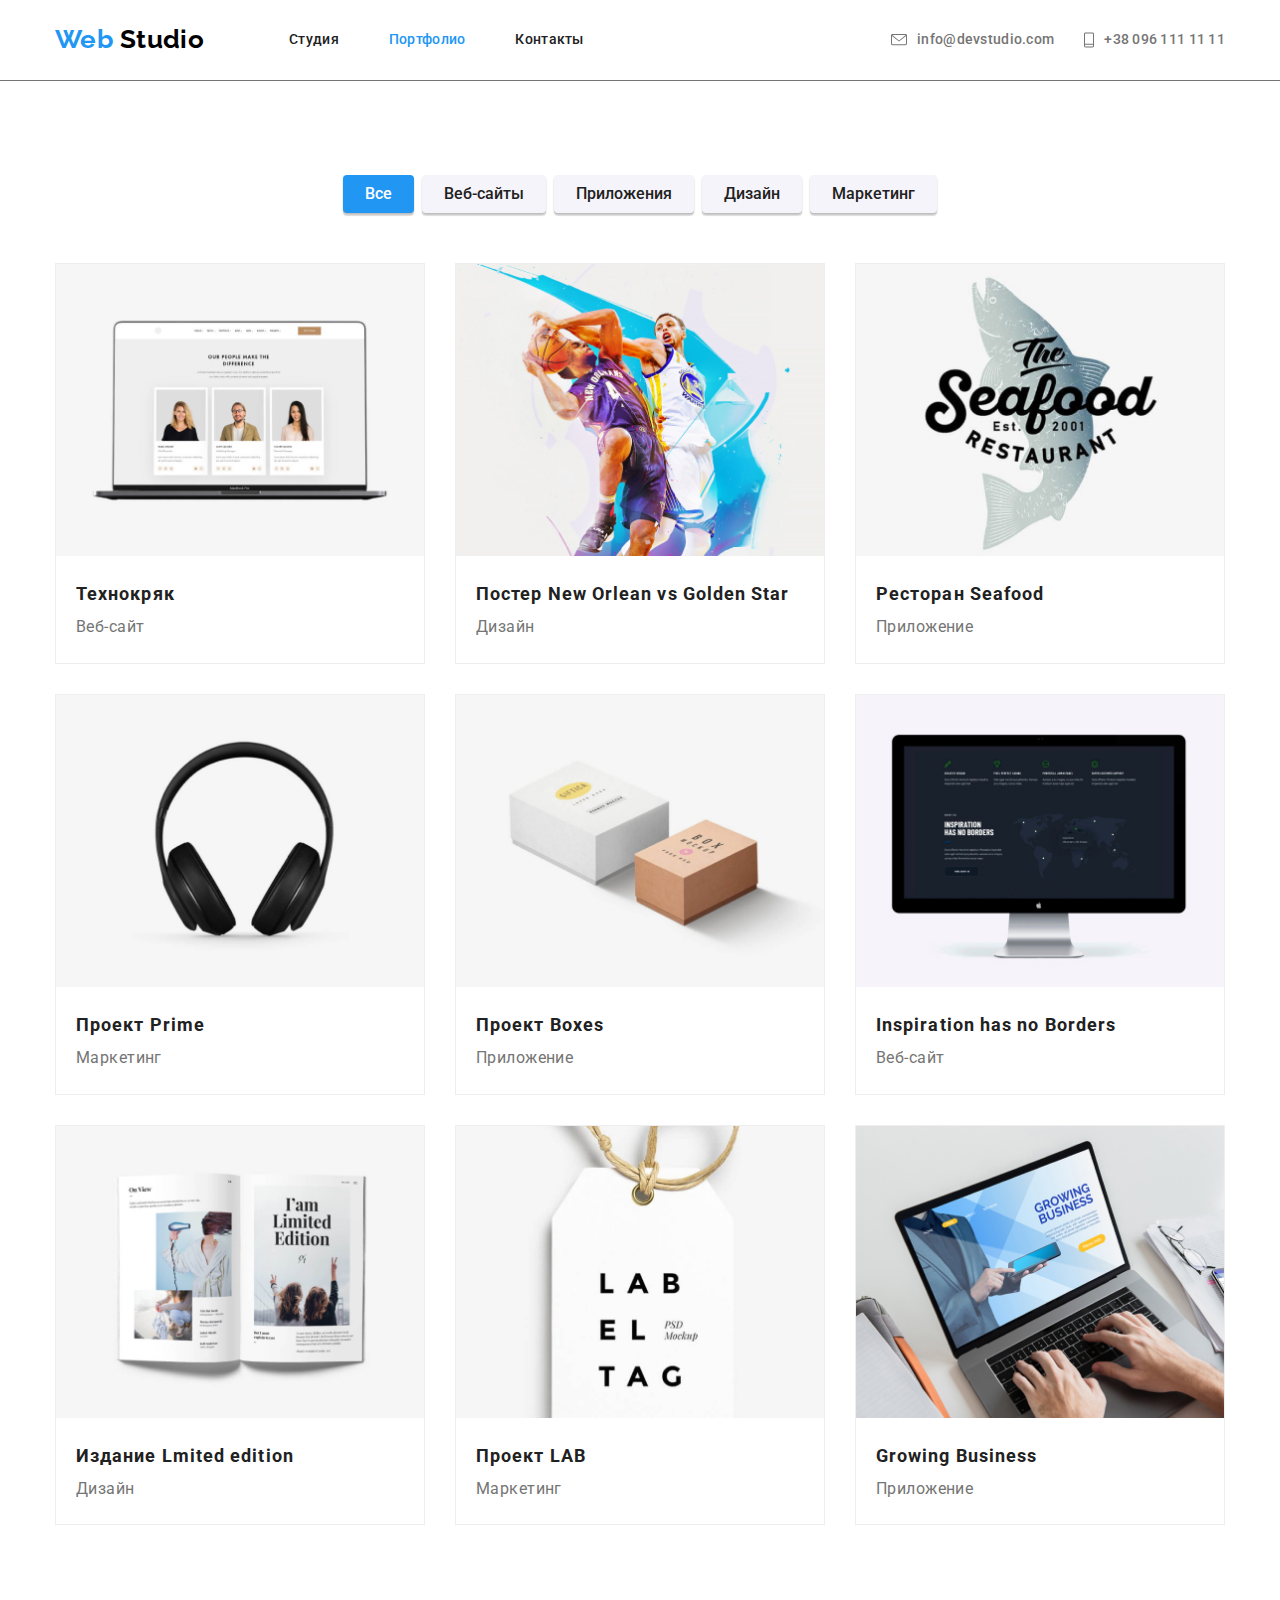
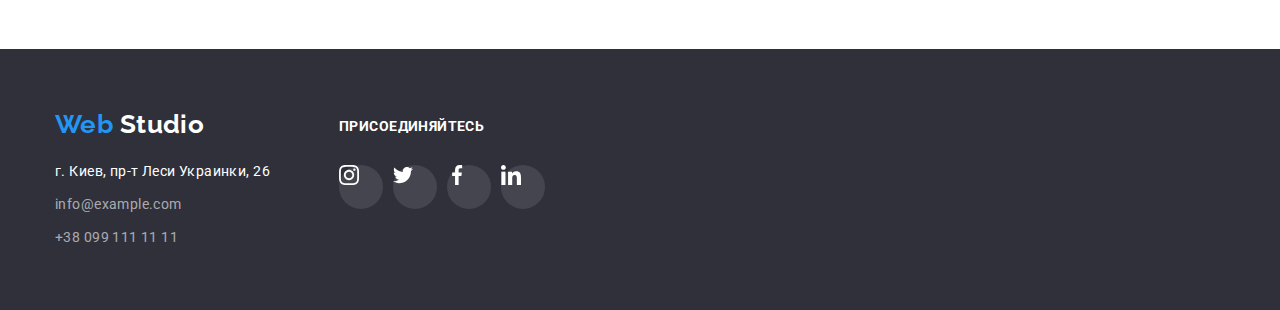
==== portfolio.html @ e6d455d4 "Add files via upload" ====
<!DOCTYPE html>
<html lang="ru">
    <head>
        <meta charset="UTF-8" />
        <meta name="viewport" content="width=device-width, initial-scale=1.0" />
        <title>Web Studio</title>
        <link rel="stylesheet" href="./css/styles.css" />
        <link rel="stylesheet" href="./css/normalize.css" />
        <link
            href="https://fonts.googleapis.com/css2?family=Raleway:wght@700&family=Roboto:wght@400;500;700;900&display=swap"
            rel="stylesheet"
        />
    </head>

    <body>
        <header>
            <section class="header container flex-wrap">
                <!-- НАВИГАЦИЯ -->
                <h2 class="hide-item" hidden>Навигиция</h2>
                <nav class="navigation flex-wrap">
                    <a
                        class="logo link"
                        href="index.html"
                        aria-label="Ссылка на главную страницу сайта"
                        lang="en"
                        ><span class="accent">Web</span> Studio</a
                    >
                    <ul class="navigation-list list flex-wrap">
                        <li class="navigation-list-item">
                            <a
                                class="navigation-list-link link"
                                href="index.html"
                                aria-label="Ссылка на Студию"
                                >Студия</a
                            >
                        </li>
                        <li class="navigation-list-item">
                            <a
                                class="link accent"
                                href="portfolio.html"
                                aria-label="Ссылка на Портфолио"
                                >Портфолио</a
                            >
                        </li>
                        <li class="navigation-list-item">
                            <a
                                class="navigation-list-link link"
                                href=""
                                aria-label="Ссылка на Контакты"
                                >Контакты</a
                            >
                        </li>
                    </ul>
                </nav>

                <!-- КОНТАКТЫ -->

                <address class="header-address flex-wrap">
                    <ul class="header-list list flex-wrap">
                        <li class="header-mail">
                            <a
                                class="header-mail-link link flex-wrap"
                                href="mailto:info@devstudio.com"
                                target="_blank"
                                ><img
                                    src="./images/nav-icons/envelope.svg"
                                    alt=""
                                />
                                info@devstudio.com</a
                            >
                        </li>
                        <li class="header-tel">
                            <a
                                class="header-tel-link link flex-wrap"
                                href="tel:+380961111111"
                                target="_blank"
                                ><img
                                    src="./images/nav-icons/Vector.svg"
                                    alt=""
                                />
                                +38 096 111 11 11</a
                            >
                        </li>
                    </ul>
                </address>
            </section>
        </header>

        <main>
            <!-- СОРТИРОВКА ПРОЕКТОВ -->
            <section class="section">
                <h2 class="hide-item" hidden>Сортировка проектов</h2>
                <div class="filter-projects container center">
                    <ul class="filter-projects-list list flex-wrap">
                        <li class="filter-projects-item">
                            <button
                                class="filter-button accent-filter-button"
                                type="button"
                            >
                                Все
                            </button>
                        </li>
                        <li class="filter-projects-item">
                            <button class="filter-button" type="button">
                                Веб-сайты
                            </button>
                        </li>
                        <li class="filter-projects-item">
                            <button class="filter-button" type="button">
                                Приложения
                            </button>
                        </li>
                        <li class="filter-projects-item">
                            <button class="filter-button" type="button">
                                Дизайн
                            </button>
                        </li>
                        <li class="filter-projects-item">
                            <button class="filter-button" type="button">
                                Маркетинг
                            </button>
                        </li>
                    </ul>
                </div>
                <ul class="projects-list list container flex-wrap">
                    <li class="project">
                        <img
                            src="./images/portfolio-img/project-img-1.jpg"
                            width="370"
                            height="294"
                            alt=""
                        />
                        <div class="project-item">
                            <p class="project-name">Технокряк</p>
                            <p class="project-type">Веб-сайт</p>
                            <p class="project-description hide-item" hidden>
                                Технокряк это современная площадка
                                распространения коронавируса. Компании
                                используют эту платформу для цифрового шпионажа
                                и атак на защищённые сервера конкурентов.
                            </p>
                        </div>
                    </li>
                    <li class="project">
                        <img
                            src="./images/portfolio-img/project-img-2.jpg"
                            width="370"
                            height="294"
                            alt=""
                        />
                        <div class="project-item">
                            <p class="project-name">
                                Постер
                                <span lang="en">New Orlean vs Golden Star</span>
                            </p>
                            <p class="project-type">Дизайн</p>
                            <p class="project-description" hidden></p>
                        </div>
                    </li>
                    <li class="project">
                        <img
                            src="./images/portfolio-img/project-img-3.jpg"
                            width="370"
                            height="294"
                            alt=""
                        />
                        <div class="project-item">
                            <p class="project-name">
                                Ресторан <span lang="en">Seafood</span>
                            </p>
                            <p class="project-type">Приложение</p>
                            <p class="project-description" hidden></p>
                        </div>
                    </li>
                    <li class="project">
                        <img
                            src="./images/portfolio-img/project-img-4.jpg"
                            width="370"
                            height="294"
                            alt=""
                        />
                        <div class="project-item">
                            <p class="project-name">
                                Проект <span lang="en">Prime</span>
                            </p>
                            <p class="project-type">Маркетинг</p>
                            <p class="project-description" hidden></p>
                        </div>
                    </li>
                    <li class="project">
                        <img
                            src="./images/portfolio-img/project-img-5.jpg"
                            width="370"
                            height="294"
                            alt=""
                        />
                        <div class="project-item">
                            <p class="project-name">
                                Проект <span lang="en">Boxes</span>
                            </p>
                            <p class="project-type">Приложение</p>
                            <p class="project-description" hidden></p>
                        </div>
                    </li>
                    <li class="project">
                        <img
                            src="./images/portfolio-img/project-img-6.jpg"
                            width="370"
                            height="294"
                            alt=""
                        />
                        <div class="project-item">
                            <p class="project-name">
                                <span lang="en"
                                    >Inspiration has no Borders</span
                                >
                            </p>
                            <p class="project-type">Веб-сайт</p>
                            <p class="project-description" hidden></p>
                        </div>
                    </li>
                    <li class="project">
                        <img
                            src="./images/portfolio-img/project-img-7.jpg"
                            width="370"
                            height="294"
                            alt=""
                        />
                        <div class="project-item">
                            <p class="project-name">
                                Издание <span lang="en">Lmited edition</span>
                            </p>
                            <p class="project-type">Дизайн</p>
                            <p class="project-description" hidden></p>
                        </div>
                    </li>
                    <li class="project">
                        <img
                            src="./images/portfolio-img/project-img-8.jpg"
                            width="370"
                            height="294"
                            alt=""
                        />
                        <div class="project-item">
                            <p class="project-name">
                                Проект <span lang="en">LAB</span>
                            </p>
                            <p class="project-type">Маркетинг</p>
                            <p class="project-description" hidden></p>
                        </div>
                    </li>
                    <li class="project">
                        <img
                            src="./images/portfolio-img/project-img-9.jpg"
                            width="370"
                            height="294"
                            alt=""
                        />
                        <div class="project-item">
                            <p class="project-name">
                                <span lang="en">Growing Business</span>
                            </p>
                            <p class="project-type">Приложение</p>
                            <p class="project-description" hidden></p>
                        </div>
                    </li>
                </ul>
            </section>
        </main>

        <!-- ПОДВАЛ -->

        <footer>
            <section class="footer container flex-wrap">
                <h2 class="hide-item" hidden>Подвал</h2>
                <address class="footer-address">
                    <a
                        class="footer-logo link"
                        href="index.html"
                        aria-label="Ссылка на главную страницу сайта"
                        lang="en"
                        ><span class="accent">Web</span> Studio</a
                    >
                    <ul class="footer-address-list list">
                        <li class="footer-address-list-item">
                            <a
                                class="link footer-address-link"
                                href="https://goo.gl/maps/JWdkFvdbj5zFCxJH9"
                                >г. Киев, пр-т Леси Украинки, 26</a
                            >
                        </li>
                        <li class="footer-address-list-item">
                            <a
                                class="link footer-mail-link"
                                href="mailto:info@example.com"
                                >info@example.com</a
                            >
                        </li>
                        <li class="footer-address-list-item">
                            <a
                                class="link footer-tel-link"
                                href="tel:+380991111111"
                                >+38 099 111 11 11</a
                            >
                        </li>
                    </ul>
                </address>

                <div class="social-links">
                    <p class="social-links-title uppercase">Присоединяйтесь</p>
                    <ul class="social-links list flex-wrap">
                        <li class="social-links-item">
                            <a
                                class="social-links-item-link link"
                                href=""
                                aria-label="Ссылка на Инстаграм"
                                ><img
                                    src="./images/footer-icons/instagram-1.svg"
                                    width="20"
                                    height="20"
                                    alt="Инстаграм"
                            /></a>
                        </li>
                        <li class="social-links-item">
                            <a
                                class="social-links-item-link link"
                                href=""
                                aria-label="Ссылка на Твитер"
                                ><img
                                    src="./images/footer-icons/twitter-1.svg"
                                    width="20"
                                    height="20"
                                    alt="Твитер"
                            /></a>
                        </li>
                        <li class="social-links-item">
                            <a
                                class="social-links-item-link link"
                                href=""
                                aria-label="Ссылка на Фейсбук"
                                ><img
                                    src="./images/footer-icons/facebook-1.svg"
                                    width="20"
                                    height="20"
                                    alt="Фейсбук"
                            /></a>
                        </li>
                        <li class="social-links-item">
                            <a
                                class="social-links-item-link link"
                                href=""
                                aria-label="Ссылка на Линкедин"
                                ><img
                                    src="./images/footer-icons/linkedin-1.svg"
                                    width="20"
                                    height="20"
                                    alt="Линкедин"
                            /></a>
                        </li>
                    </ul>
                </div>
            </section>

            <!-- 
                    <div>
                        <p>Подпишитесь на рассылку</p>
        
                        ФОРМА С КНОПКОЙ 
                        
                    </div>
                     -->
        </footer>
    </body>
</html>
---- css/styles.css ----
/*-----ПЕРЕМЕННЫЕ-----*/

:root {
    --main-font: 'Roboto', sans-serif;
    --secondary-font: 'Raleway', sans-serif;
    --title-dark-theme-color: #ffffff;
    --title-light-theme-color: #212121;
    --text-dark-theme-color: #212121;
    --text-light-theme-color: #ffffff;
    --accent-color: #2196f3;
    --desc-color: #757575;
}

/*
Roboto 900 700 500 400
Ralerway 700
*/

html {
    box-sizing: border-box;
}

*,
*::before,
*::after {
    box-sizing: inherit;
}

body {
    margin: 0;
    background-color: var(--title-dark-theme-color);
    font-family: var(--main-font);
    font-size: 14px;
    line-height: 1.14em;
    letter-spacing: 0.03em;
    color: var(--text-dark-theme-color);
}

img {
    display: block;
    max-width: 100%;
    height: auto;
}

h1,
h2,
h3,
p,
span {
    margin: 0;
}

.accent {
    color: var(--accent-color);
}

.link {
    text-decoration: none;
    font-style: normal;
}

.list {
    list-style: none;
    margin: 0;
    padding: 0;
}

.uppercase {
    text-transform: uppercase;
}

.flex-wrap {
    display: flex;
    flex-wrap: wrap;
}

.container {
    margin: 0 auto;
    width: 1200px;
    padding-left: 15px;
    padding-right: 15px;
}

.section {
    margin: 0 auto;
    border: 0;
    padding-top: 94px;
    padding-bottom: 94px;
}

.center {
    display: flex;
    justify-content: center;
    align-items: center;
}

/* -----НАВИГАЦИЯ----- */

.header {
    height: 80px;
    justify-content: space-between;
}

main {
    border-top: 1px solid #757575;
}

.logo {
    font-family: var(--secondary-font);
    font-style: normal;
    font-weight: 700;
    font-size: 26px;
    line-height: 1.19em;
    color: #000000;
    margin-top: 24px;
    margin-right: 85px;
}

.navigation-list-item,
.navigation-list-link {
    align-items: center;
    font-weight: 500;
    letter-spacing: 0.02em;
    color: var(--text-dark-theme-color);
    margin-top: 32px;
}

.navigation-list-item:not(:last-child) {
    margin-right: 50px;
}

.header-mail {
    margin-right: 30px;
}

.header-list img {
    margin-right: 10px;
}

.header-mail-link,
.header-tel-link {
    font-size: 14px;
    font-weight: 500;
    letter-spacing: 0.02em;
    color: var(--desc-color);
    margin-top: 32px;
}

.navigation-list-link:hover,
.navigation-list-link:focus,
.header-mail-link:hover,
.header-mail-link:focus,
.header-tel-link:hover,
.header-tel-link:focus {
    color: var(--accent-color);
}

/* -----HERO----- */

.hero {
    text-align: center;
    height: 600px;
    background: var(--title-light-theme-color);
    background-image: linear-gradient(
            to bottom,
            rgba(47, 48, 58, 0.8),
            rgba(47, 48, 58, 0.8)
        ),
        url('../images/Header-img.jpg');
    background-size: cover;
}

.hero-title {
    font-weight: 900;
    font-size: 44px;
    line-height: 1.36em;
    letter-spacing: 0.06em;
    margin: 0;
    padding-top: 200px;
    padding-bottom: 30px;
    color: var(--text-light-theme-color);
}

.modal-btn {
    background-color: var(--accent-color);
    color: var(--text-light-theme-color);
    font-weight: 700;
    font-size: 16px;
    line-height: 1.9em;
    letter-spacing: 0.06em;
    padding: 10px 32px;
    border: 0;
    border-radius: 4px;
    box-shadow: 0px 4px 4px rgba(0, 0, 0, 0.15);
}

.main-section-titles {
    font-weight: 700;
    font-size: 36px;
    line-height: 1.17em;
    color: var(--text-dark-theme-color);
    text-align: center;
    margin-bottom: 50px;
}

/* -----ОСОБЕННОСТИ----- */

.hide-item {
    position: absolute !important;
    clip: rect(1px 1px 1px 1px);
    clip: rect(1px, 1px, 1px, 1px);
    padding: 0 !important;
    border: 0 !important;
    height: 1px !important;
    width: 1px !important;
    overflow: hidden;
}

.features-list {
    justify-content: space-between;
}

.features-list-item {
    width: 270px;
    margin-right: 30px;
    text-align: left;
}
.features-list-item:last-child {
    margin-right: 0;
}

.features-list-item div {
    background: #f5f4fa;
    border-radius: 4px;
    padding: 25px 100px;
    margin-bottom: 30px;
}

.features-item-title {
    font-size: 14px;
    font-weight: 700;
    color: var(--text-dark-theme-color);
    margin-bottom: 10px;
}

.description {
    line-height: 1.7em;
    color: var(--desc-color);
}

/* -----ЧЕМ МЫ ЗАНИМАЕМСЯ-----*/

.what-we-do {
    margin-top: 0;
}

.what-we-do-list {
    justify-content: space-between;
}

.what-we-do-item-title {
    font-weight: 700;
    line-height: 1.7em;
    background: rgba(47, 48, 58, 0.8);
    color: var(--text-light-theme-color);
    text-align: center;
    padding: 27px;
}

.what-we-do-item {
    width: 370px;
}

/*-----НАША КОМАНДА-----*/

.team div {
    justify-content: space-between;
}

.team-card {
    box-shadow: 0px 2px 1px rgba(0, 0, 0, 0.2), 0px 1px 1px rgba(0, 0, 0, 0.14),
        0px 1px 3px rgba(0, 0, 0, 0.12);
    border-radius: 0px 0px 4px 4px;
    text-align: center;
    width: 270px;
}

.team-card img {
    margin-bottom: 30px;
}

.team-card-name {
    font-weight: 500;
    font-size: 16px;
    line-height: 1.19em;
    color: var(--text-dark-theme-color);
    margin-bottom: 10px;
}

.team-card-profession {
    font-size: 16px;
    line-height: 1.19em;
    color: var(--desc-color);
    margin-bottom: 16px;
}

.team-social-links {
    justify-content: space-between;
    margin: 0 32px;
}

/*-----НАШИ КЛИЕНТЫ-----*/

.clients-list {
    justify-content: space-between;
}

.clients-list-item {
    border: 1px solid #afb1b8;
    box-sizing: border-box;
    border-radius: 4px;
    width: 170px;
    height: 90px;
}

.clients-list-item:hover,
.clients-list-item:focus {
    border: 1px solid var(--accent-color);
}

/*-----ПОДВАЛ-----*/
footer {
    background: #2f303a;
    padding-top: 60px;
    padding-bottom: 60px;
}

.footer-logo {
    font-family: var(--secondary-font);
    font-style: normal;
    font-weight: 700;
    font-size: 26px;
    line-height: 1.19em;
    color: var(--text-light-theme-color);
}

.footer-address {
    margin-right: 69px;
}
.footer-address-list {
    padding-top: 20px;
}
.footer-address-list-item:not(:last-child) {
    padding-bottom: 9px;
}

.footer-address-link {
    line-height: 1.7em;
    color: var(--text-light-theme-color);
}
.footer-mail-link,
.footer-tel-link {
    line-height: 1.7em;
    color: #ffffff99;
}

.social-links {
    justify-content: space-between;
    padding-top: 10px;
}

.social-links-title {
    font-weight: 700;
    color: var(--text-light-theme-color);
    padding-bottom: 20px;
}

.social-links-item {
    width: 44px;
    height: 44px;
    border-radius: 50%;
    background: rgba(255, 255, 255, 0.1);
    margin-right: 10px;
}

.social-links-item:hover,
.social-links-item:focus {
    background: var(--accent-color);
}

.filter-button {
    font-weight: 500;
    font-size: 16px;
    line-height: 1.6em;
    color: var(--text-dark-theme-color);
    background: #f5f4fa;
    box-shadow: 0px 2px 2px rgba(0, 0, 0, 0.12), 0px 1px 2px rgba(0, 0, 0, 0.08),
        0px 3px 1px rgba(0, 0, 0, 0.1);
    border-radius: 4px;
    border: 0;
    height: 38px;
    padding-left: 22px;
    padding-right: 22px;
    margin-bottom: 50px;
}

.accent-filter-button {
    background: var(--accent-color);
    color: var(--text-light-theme-color);
}

.filter-projects-item:not(:last-child) {
    margin-right: 8px;
}

.filter-button:hover,
.filter-button:focus {
    font-weight: 500;
    font-size: 16px;
    line-height: 1.6em;
    background-color: var(--accent-color);
    color: var(--text-light-theme-color);
}

.project {
    margin-right: 30px;
    margin-bottom: 30px;
    border: 1px solid #eeeeee;
    width: 370px;
}

.project:hover,
.project:focus {
    box-shadow: 1px 4px 6px rgba(0, 0, 0, 0.16), 0px 4px 4px rgba(0, 0, 0, 0.06),
        0px 1px 1px rgba(0, 0, 0, 0.12);
}

.project:nth-child(3n) {
    margin-right: 0;
}

.project-item {
    padding: 20px;
}

.project-name {
    font-weight: 700;
    font-size: 18px;
    line-height: 2em;
    letter-spacing: 0.06em;
    color: var(--text-dark-theme-color);
}

.project-type {
    font-size: 16px;
    line-height: 1.9em;
    color: var(--desc-color);
}

.project-description {
    font-size: 18px;
    line-height: 1.55em;
    color: var(--text-light-theme-color);
    background: var(--accent-color);
}
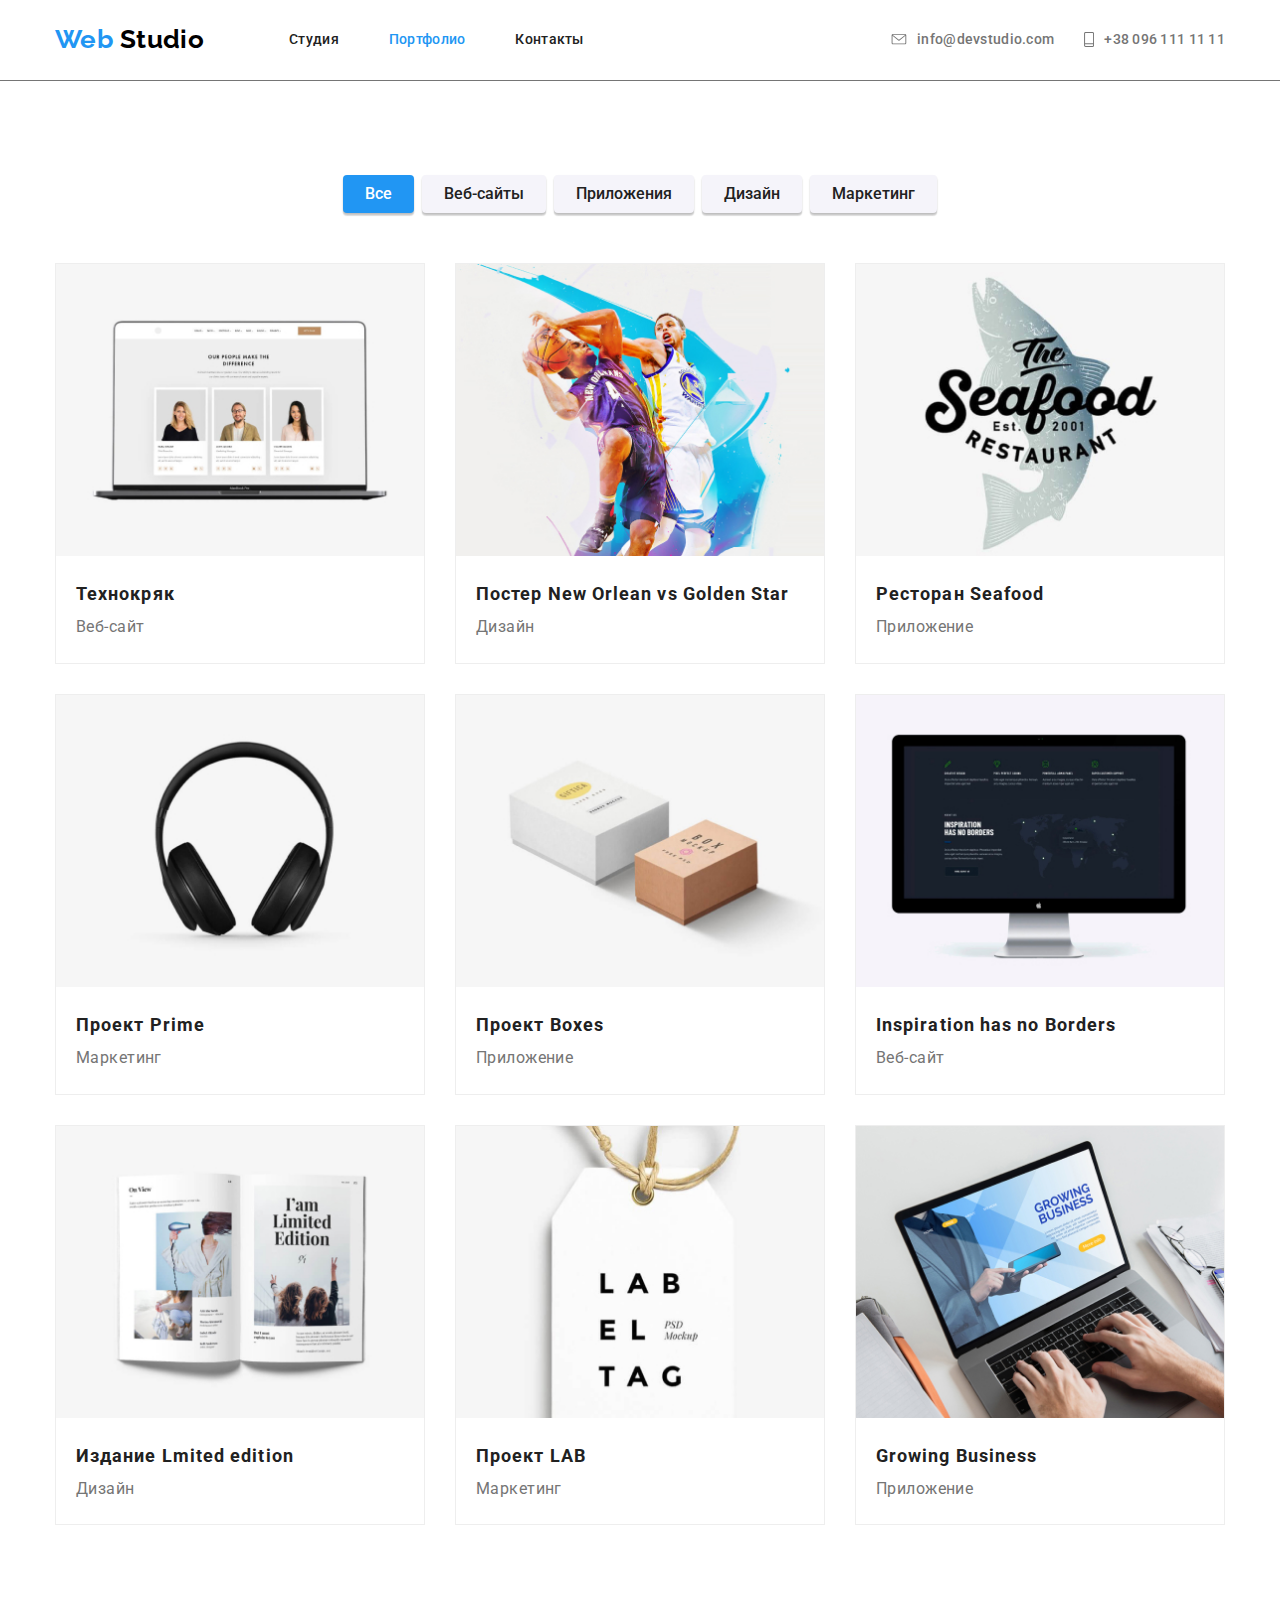
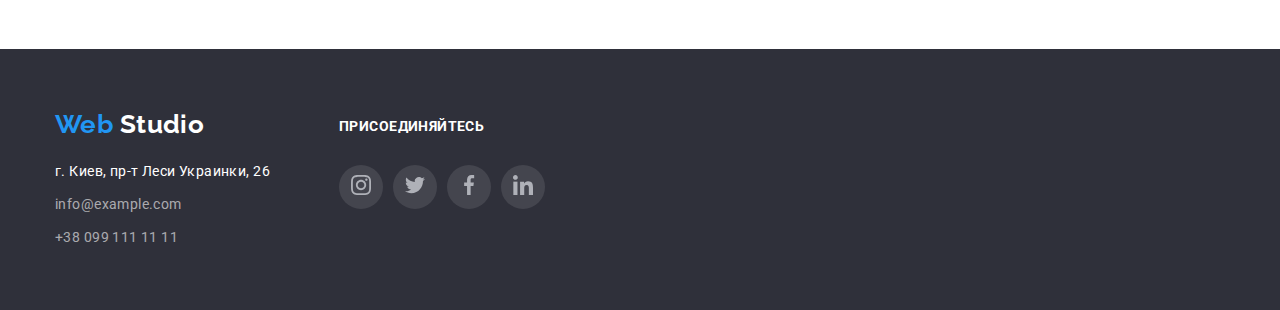
==== commit 6ca1da5f: "added svg icons into pages and i made hover effects" ====
--- a/portfolio.html
+++ b/portfolio.html
@@ -59,25 +59,25 @@
                     <ul class="header-list list flex-wrap">
                         <li class="header-mail">
                             <a
-                                class="header-mail-link link flex-wrap"
+                                class="header-mail-link link flex-wrap center"
                                 href="mailto:info@devstudio.com"
                                 target="_blank"
-                                ><img
-                                    src="./images/nav-icons/envelope.svg"
-                                    alt=""
-                                />
+                            >
+                                <svg class="header-mail-link-svg">
+                                    <use href="./images/sprite.svg#mail"></use>
+                                </svg>
                                 info@devstudio.com</a
                             >
                         </li>
                         <li class="header-tel">
                             <a
-                                class="header-tel-link link flex-wrap"
+                                class="header-tel-link link flex-wrap center"
                                 href="tel:+380961111111"
                                 target="_blank"
-                                ><img
-                                    src="./images/nav-icons/Vector.svg"
-                                    alt=""
-                                />
+                            >
+                                <svg class="header-tel-link-svg">
+                                    <use href="./images/sprite.svg#tel"></use>
+                                </svg>
                                 +38 096 111 11 11</a
                             >
                         </li>
@@ -309,53 +309,49 @@
                 <div class="social-links">
                     <p class="social-links-title uppercase">Присоединяйтесь</p>
                     <ul class="social-links list flex-wrap">
-                        <li class="social-links-item">
+                        <li class="social-links-item center">
                             <a
                                 class="social-links-item-link link"
                                 href=""
                                 aria-label="Ссылка на Инстаграм"
-                                ><img
-                                    src="./images/footer-icons/instagram-1.svg"
-                                    width="20"
-                                    height="20"
-                                    alt="Инстаграм"
-                            /></a>
-                        </li>
-                        <li class="social-links-item">
+                                ><svg class="social-links-item-link-svg">
+                                    <use
+                                        href="./images/sprite.svg#instagram"
+                                    ></use></svg
+                            ></a>
+                        </li>
+                        <li class="social-links-item center">
                             <a
                                 class="social-links-item-link link"
                                 href=""
                                 aria-label="Ссылка на Твитер"
-                                ><img
-                                    src="./images/footer-icons/twitter-1.svg"
-                                    width="20"
-                                    height="20"
-                                    alt="Твитер"
-                            /></a>
-                        </li>
-                        <li class="social-links-item">
+                                ><svg class="social-links-item-link-svg">
+                                    <use
+                                        href="./images/sprite.svg#twitter"
+                                    ></use></svg
+                            ></a>
+                        </li>
+                        <li class="social-links-item center">
                             <a
                                 class="social-links-item-link link"
                                 href=""
                                 aria-label="Ссылка на Фейсбук"
-                                ><img
-                                    src="./images/footer-icons/facebook-1.svg"
-                                    width="20"
-                                    height="20"
-                                    alt="Фейсбук"
-                            /></a>
-                        </li>
-                        <li class="social-links-item">
+                                ><svg class="social-links-item-link-svg">
+                                    <use
+                                        href="./images/sprite.svg#facebook"
+                                    ></use></svg
+                            ></a>
+                        </li>
+                        <li class="social-links-item center">
                             <a
                                 class="social-links-item-link link"
                                 href=""
                                 aria-label="Ссылка на Линкедин"
-                                ><img
-                                    src="./images/footer-icons/linkedin-1.svg"
-                                    width="20"
-                                    height="20"
-                                    alt="Линкедин"
-                            /></a>
+                                ><svg class="social-links-item-link-svg">
+                                    <use
+                                        href="./images/sprite.svg#linkedin"
+                                    ></use></svg
+                            ></a>
                         </li>
                     </ul>
                 </div>
--- a/css/styles.css
+++ b/css/styles.css
@@ -11,11 +11,6 @@
     --desc-color: #757575;
 }
 
-/*
-Roboto 900 700 500 400
-Ralerway 700
-*/
-
 html {
     box-sizing: border-box;
 }
@@ -94,6 +89,17 @@
     align-items: center;
 }
 
+.hide-item {
+    position: absolute !important;
+    clip: rect(1px 1px 1px 1px);
+    clip: rect(1px, 1px, 1px, 1px);
+    padding: 0 !important;
+    border: 0 !important;
+    height: 1px !important;
+    width: 1px !important;
+    overflow: hidden;
+}
+
 /* -----НАВИГАЦИЯ----- */
 
 .header {
@@ -133,7 +139,19 @@
     margin-right: 30px;
 }
 
-.header-list img {
+.header-mail-link-svg {
+    width: 16px;
+    height: 11px;
+    fill: var(--desc-color);
+}
+
+.header-tel-link-svg {
+    width: 10px;
+    height: 15px;
+    fill: var(--desc-color);
+}
+
+.header-list svg {
     margin-right: 10px;
 }
 
@@ -153,6 +171,13 @@
 .header-tel-link:hover,
 .header-tel-link:focus {
     color: var(--accent-color);
+}
+
+.header-mail-link:hover .header-mail-link-svg,
+.header-tel-link:hover .header-tel-link-svg,
+.header-mail-link:focus .header-mail-link-svg,
+.header-tel-link:focus .header-tel-link-svg {
+    fill: var(--accent-color);
 }
 
 /* -----HERO----- */
@@ -167,6 +192,7 @@
             rgba(47, 48, 58, 0.8)
         ),
         url('../images/Header-img.jpg');
+    background-repeat: no-repeat;
     background-size: cover;
 }
 
@@ -205,17 +231,6 @@
 
 /* -----ОСОБЕННОСТИ----- */
 
-.hide-item {
-    position: absolute !important;
-    clip: rect(1px 1px 1px 1px);
-    clip: rect(1px, 1px, 1px, 1px);
-    padding: 0 !important;
-    border: 0 !important;
-    height: 1px !important;
-    width: 1px !important;
-    overflow: hidden;
-}
-
 .features-list {
     justify-content: space-between;
 }
@@ -225,6 +240,12 @@
     margin-right: 30px;
     text-align: left;
 }
+
+.features-listitem-svg {
+    width: 70px;
+    height: 70px;
+}
+
 .features-list-item:last-child {
     margin-right: 0;
 }
@@ -234,6 +255,7 @@
     border-radius: 4px;
     padding: 25px 100px;
     margin-bottom: 30px;
+    height: 120px;
 }
 
 .features-item-title {
@@ -285,6 +307,30 @@
     width: 270px;
 }
 
+.team-social-links-item {
+    width: 44px;
+    height: 44px;
+    border-radius: 50%;
+    margin-bottom: 24px;
+}
+
+.team-social-links-item-link-svg,
+.social-links-item-link-svg {
+    width: 20px;
+    height: 20px;
+    fill: #afb1b8;
+}
+
+.team-social-links-item:hover .team-social-links-item-link-svg,
+.team-social-links-item:focus .team-social-links-item-link-svg {
+    fill: var(--text-light-theme-color);
+}
+
+.team-social-links-item:hover,
+.team-social-links-item:focus {
+    background-color: var(--accent-color);
+}
+
 .team-card img {
     margin-bottom: 30px;
 }
@@ -323,9 +369,18 @@
     height: 90px;
 }
 
+.clients-list-item-link-svg {
+    fill: #afb1b8;
+}
+
 .clients-list-item:hover,
 .clients-list-item:focus {
     border: 1px solid var(--accent-color);
+}
+
+.clients-list-item:hover .clients-list-item-link-svg,
+.clients-list-item:focus .clients-list-item-link-svg {
+    fill: var(--accent-color);
 }
 
 /*-----ПОДВАЛ-----*/
@@ -379,13 +434,18 @@
     width: 44px;
     height: 44px;
     border-radius: 50%;
-    background: rgba(255, 255, 255, 0.1);
+    background-color: rgba(255, 255, 255, 0.1);
     margin-right: 10px;
 }
 
 .social-links-item:hover,
 .social-links-item:focus {
-    background: var(--accent-color);
+    background-color: var(--accent-color);
+}
+
+.social-links-item:hover .social-links-item-link-svg,
+.social-links-item:focus .social-links-item-link-svg {
+    fill: var(--text-light-theme-color);
 }
 
 .filter-button {
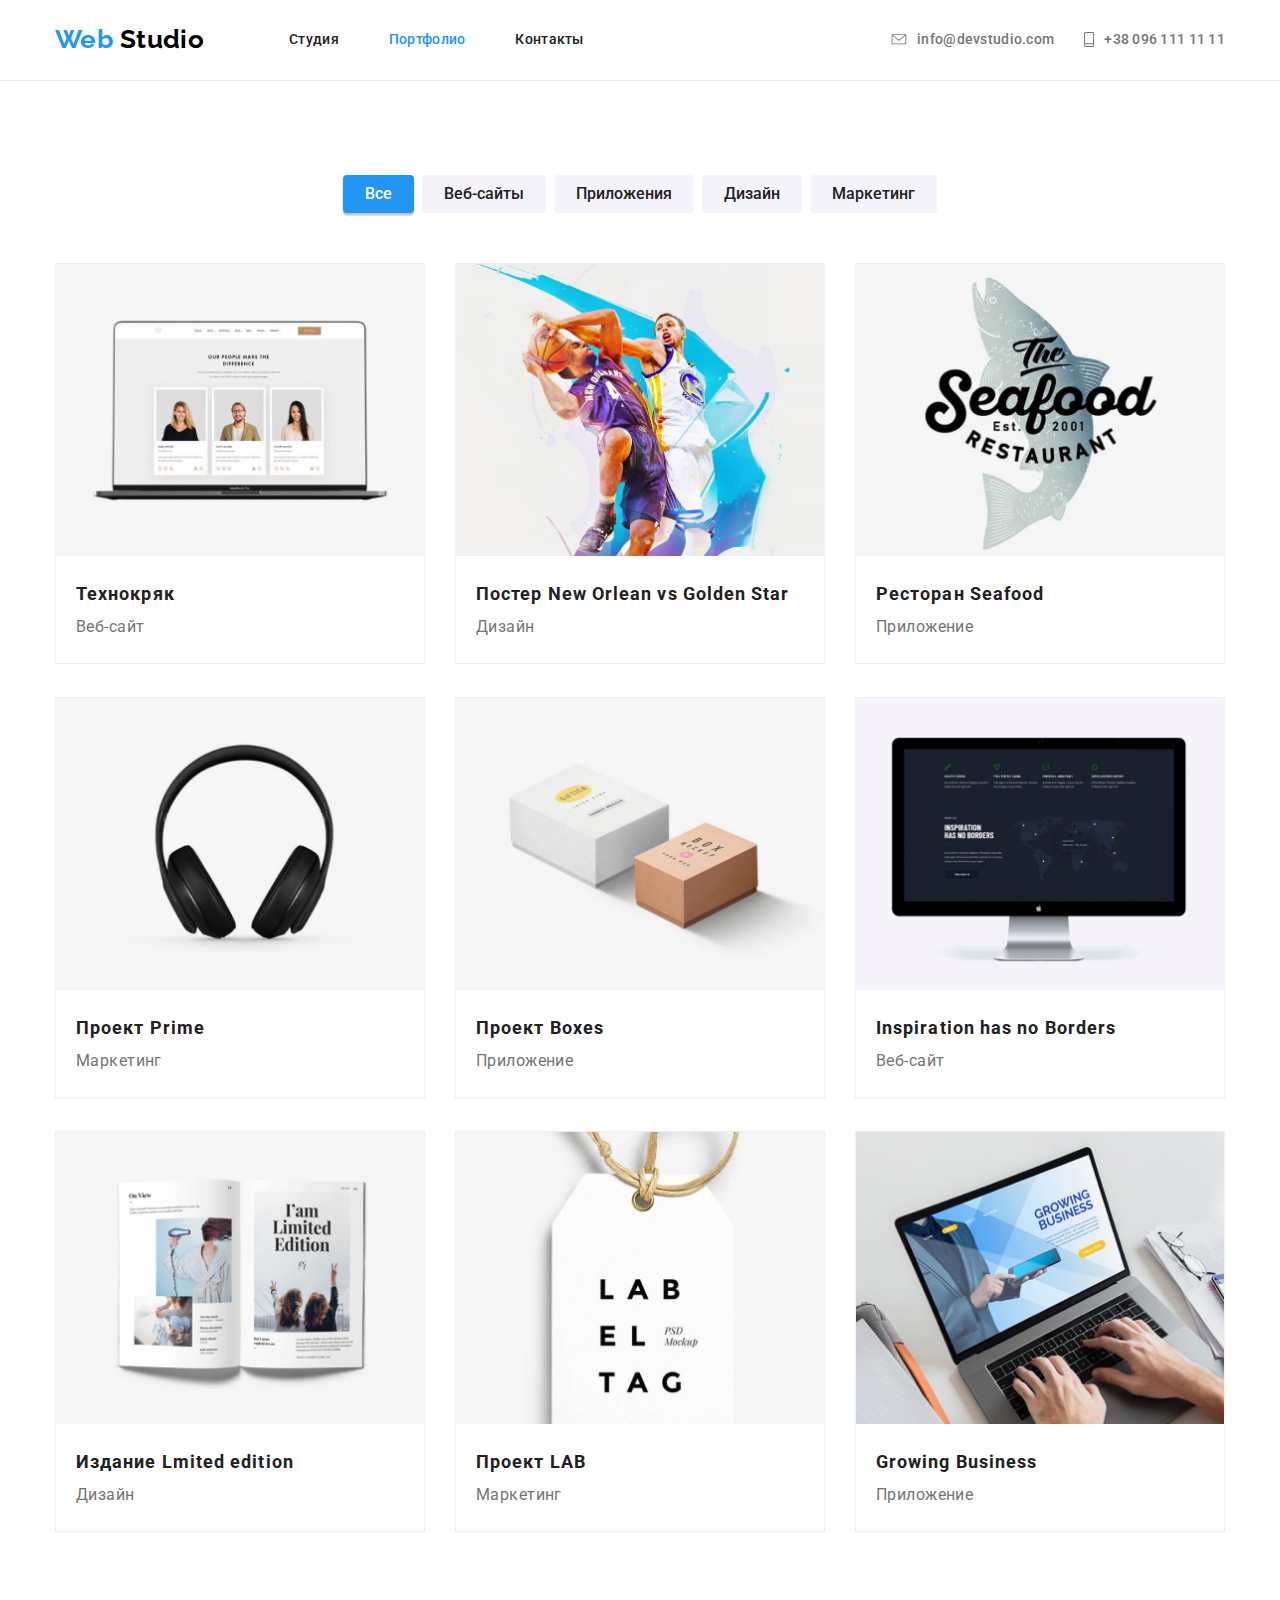
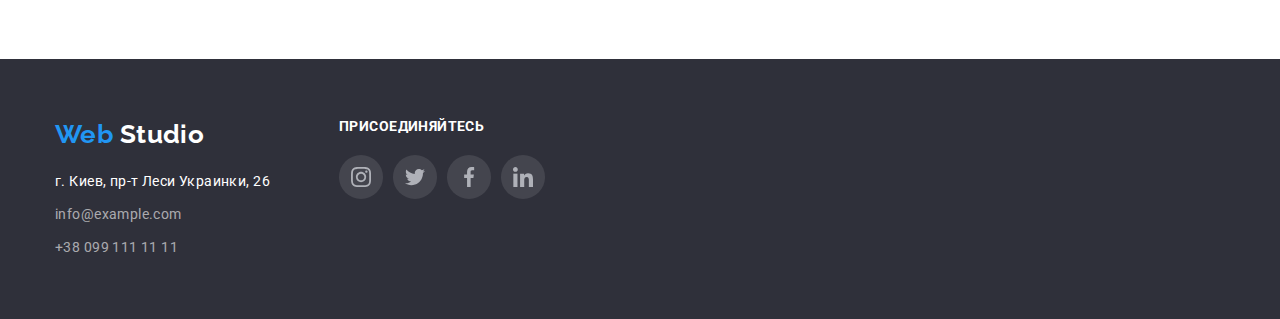
==== commit a82b562a: "corrected styles.css" ====
--- a/portfolio.html
+++ b/portfolio.html
@@ -63,7 +63,11 @@
                                 href="mailto:info@devstudio.com"
                                 target="_blank"
                             >
-                                <svg class="header-mail-link-svg">
+                                <svg
+                                    class="header-mail-link-svg"
+                                    width="16"
+                                    height="11"
+                                >
                                     <use href="./images/sprite.svg#mail"></use>
                                 </svg>
                                 info@devstudio.com</a
@@ -75,7 +79,11 @@
                                 href="tel:+380961111111"
                                 target="_blank"
                             >
-                                <svg class="header-tel-link-svg">
+                                <svg
+                                    class="header-tel-link-svg"
+                                    width="10"
+                                    height="15"
+                                >
                                     <use href="./images/sprite.svg#tel"></use>
                                 </svg>
                                 +38 096 111 11 11</a
@@ -122,149 +130,310 @@
                         </li>
                     </ul>
                 </div>
-                <ul class="projects-list list container flex-wrap">
-                    <li class="project">
-                        <img
-                            src="./images/portfolio-img/project-img-1.jpg"
-                            width="370"
-                            height="294"
-                            alt=""
-                        />
-                        <div class="project-item">
-                            <p class="project-name">Технокряк</p>
-                            <p class="project-type">Веб-сайт</p>
-                            <p class="project-description hide-item" hidden>
-                                Технокряк это современная площадка
-                                распространения коронавируса. Компании
-                                используют эту платформу для цифрового шпионажа
-                                и атак на защищённые сервера конкурентов.
-                            </p>
-                        </div>
-                    </li>
-                    <li class="project">
-                        <img
-                            src="./images/portfolio-img/project-img-2.jpg"
-                            width="370"
-                            height="294"
-                            alt=""
-                        />
-                        <div class="project-item">
-                            <p class="project-name">
-                                Постер
-                                <span lang="en">New Orlean vs Golden Star</span>
-                            </p>
-                            <p class="project-type">Дизайн</p>
-                            <p class="project-description" hidden></p>
-                        </div>
-                    </li>
-                    <li class="project">
-                        <img
-                            src="./images/portfolio-img/project-img-3.jpg"
-                            width="370"
-                            height="294"
-                            alt=""
-                        />
-                        <div class="project-item">
-                            <p class="project-name">
-                                Ресторан <span lang="en">Seafood</span>
-                            </p>
-                            <p class="project-type">Приложение</p>
-                            <p class="project-description" hidden></p>
-                        </div>
-                    </li>
-                    <li class="project">
-                        <img
-                            src="./images/portfolio-img/project-img-4.jpg"
-                            width="370"
-                            height="294"
-                            alt=""
-                        />
-                        <div class="project-item">
-                            <p class="project-name">
-                                Проект <span lang="en">Prime</span>
-                            </p>
-                            <p class="project-type">Маркетинг</p>
-                            <p class="project-description" hidden></p>
-                        </div>
-                    </li>
-                    <li class="project">
-                        <img
-                            src="./images/portfolio-img/project-img-5.jpg"
-                            width="370"
-                            height="294"
-                            alt=""
-                        />
-                        <div class="project-item">
-                            <p class="project-name">
-                                Проект <span lang="en">Boxes</span>
-                            </p>
-                            <p class="project-type">Приложение</p>
-                            <p class="project-description" hidden></p>
-                        </div>
-                    </li>
-                    <li class="project">
-                        <img
-                            src="./images/portfolio-img/project-img-6.jpg"
-                            width="370"
-                            height="294"
-                            alt=""
-                        />
-                        <div class="project-item">
-                            <p class="project-name">
-                                <span lang="en"
-                                    >Inspiration has no Borders</span
-                                >
-                            </p>
-                            <p class="project-type">Веб-сайт</p>
-                            <p class="project-description" hidden></p>
-                        </div>
-                    </li>
-                    <li class="project">
-                        <img
-                            src="./images/portfolio-img/project-img-7.jpg"
-                            width="370"
-                            height="294"
-                            alt=""
-                        />
-                        <div class="project-item">
-                            <p class="project-name">
-                                Издание <span lang="en">Lmited edition</span>
-                            </p>
-                            <p class="project-type">Дизайн</p>
-                            <p class="project-description" hidden></p>
-                        </div>
-                    </li>
-                    <li class="project">
-                        <img
-                            src="./images/portfolio-img/project-img-8.jpg"
-                            width="370"
-                            height="294"
-                            alt=""
-                        />
-                        <div class="project-item">
-                            <p class="project-name">
-                                Проект <span lang="en">LAB</span>
-                            </p>
-                            <p class="project-type">Маркетинг</p>
-                            <p class="project-description" hidden></p>
-                        </div>
-                    </li>
-                    <li class="project">
-                        <img
-                            src="./images/portfolio-img/project-img-9.jpg"
-                            width="370"
-                            height="294"
-                            alt=""
-                        />
-                        <div class="project-item">
-                            <p class="project-name">
-                                <span lang="en">Growing Business</span>
-                            </p>
-                            <p class="project-type">Приложение</p>
-                            <p class="project-description" hidden></p>
-                        </div>
-                    </li>
-                </ul>
+                <div class="container">
+                    <ul class="projects-list list flex-wrap">
+                        <li class="project-list-item">
+                            <a
+                                class="project-list-item-link link"
+                                href=""
+                                aria-label="Ссылка на проект Технокряк"
+                            >
+                                <div>
+                                    <img
+                                        src="./images/portfolio-img/project-img-1.jpg"
+                                        width="370"
+                                        height="294"
+                                        alt=""
+                                    />
+                                    <p
+                                        class="project-description hide-item"
+                                        hidden
+                                    >
+                                        Технокряк это современная площадка
+                                        распространения коронавируса. Компании
+                                        используют эту платформу для цифрового
+                                        шпионажа и атак на защищённые сервера
+                                        конкурентов.
+                                    </p>
+                                </div>
+                                <div class="project-title">
+                                    <p class="project-name">Технокряк</p>
+                                    <p class="project-type">Веб-сайт</p>
+                                </div>
+                            </a>
+                        </li>
+                        <li class="project-list-item">
+                            <a
+                                class="project-list-item-link link"
+                                href=""
+                                aria-label="Ссылка на проект Постер"
+                            >
+                                <div>
+                                    <img
+                                        src="./images/portfolio-img/project-img-2.jpg"
+                                        width="370"
+                                        height="294"
+                                        alt=""
+                                    />
+                                    <p
+                                        class="project-description hide-item"
+                                        hidden
+                                    >
+                                        Технокряк это современная площадка
+                                        распространения коронавируса. Компании
+                                        используют эту платформу для цифрового
+                                        шпионажа и атак на защищённые сервера
+                                        конкурентов.
+                                    </p>
+                                </div>
+                                <div class="project-title">
+                                    <p class="project-name">
+                                        Постер
+                                        <span lang="en"
+                                            >New Orlean vs Golden Star</span
+                                        >
+                                    </p>
+                                    <p class="project-type">Дизайн</p>
+                                    <p class="project-description" hidden></p>
+                                </div>
+                            </a>
+                        </li>
+                        <li class="project-list-item">
+                            <a
+                                class="project-list-item-link link"
+                                href=""
+                                aria-label="Ссылка на проект Ресторан"
+                            >
+                                <div>
+                                    <img
+                                        src="./images/portfolio-img/project-img-3.jpg"
+                                        width="370"
+                                        height="294"
+                                        alt=""
+                                    />
+                                    <p
+                                        class="project-description hide-item"
+                                        hidden
+                                    >
+                                        Технокряк это современная площадка
+                                        распространения коронавируса. Компании
+                                        используют эту платформу для цифрового
+                                        шпионажа и атак на защищённые сервера
+                                        конкурентов.
+                                    </p>
+                                </div>
+                                <div class="project-title">
+                                    <p class="project-name">
+                                        Ресторан <span lang="en">Seafood</span>
+                                    </p>
+                                    <p class="project-type">Приложение</p>
+                                    <p class="project-description" hidden></p>
+                                </div>
+                            </a>
+                        </li>
+                        <li class="project-list-item">
+                            <a
+                                class="project-list-item-link link"
+                                href=""
+                                aria-label="Ссылка на проект Prime"
+                            >
+                                <div>
+                                    <img
+                                        src="./images/portfolio-img/project-img-4.jpg"
+                                        width="370"
+                                        height="294"
+                                        alt=""
+                                    />
+                                    <p
+                                        class="project-description hide-item"
+                                        hidden
+                                    >
+                                        Технокряк это современная площадка
+                                        распространения коронавируса. Компании
+                                        используют эту платформу для цифрового
+                                        шпионажа и атак на защищённые сервера
+                                        конкурентов.
+                                    </p>
+                                </div>
+                                <div class="project-title">
+                                    <p class="project-name">
+                                        Проект <span lang="en">Prime</span>
+                                    </p>
+                                    <p class="project-type">Маркетинг</p>
+                                    <p class="project-description" hidden></p>
+                                </div>
+                            </a>
+                        </li>
+                        <li class="project-list-item">
+                            <a
+                                class="project-list-item-link link"
+                                href=""
+                                aria-label="Ссылка на проект Boxes"
+                            >
+                                <div>
+                                    <img
+                                        src="./images/portfolio-img/project-img-5.jpg"
+                                        width="370"
+                                        height="294"
+                                        alt=""
+                                    />
+                                    <p
+                                        class="project-description hide-item"
+                                        hidden
+                                    >
+                                        Технокряк это современная площадка
+                                        распространения коронавируса. Компании
+                                        используют эту платформу для цифрового
+                                        шпионажа и атак на защищённые сервера
+                                        конкурентов.
+                                    </p>
+                                </div>
+                                <div class="project-title">
+                                    <p class="project-name">
+                                        Проект <span lang="en">Boxes</span>
+                                    </p>
+                                    <p class="project-type">Приложение</p>
+                                    <p class="project-description" hidden></p>
+                                </div>
+                            </a>
+                        </li>
+                        <li class="project-list-item">
+                            <a
+                                class="project-list-item-link link"
+                                href=""
+                                aria-label="Ссылка на проект"
+                            >
+                                <div>
+                                    <img
+                                        src="./images/portfolio-img/project-img-6.jpg"
+                                        width="370"
+                                        height="294"
+                                        alt=""
+                                    />
+                                    <p
+                                        class="project-description hide-item"
+                                        hidden
+                                    >
+                                        Технокряк это современная площадка
+                                        распространения коронавируса. Компании
+                                        используют эту платформу для цифрового
+                                        шпионажа и атак на защищённые сервера
+                                        конкурентов.
+                                    </p>
+                                </div>
+                                <div class="project-title">
+                                    <p class="project-name">
+                                        <span lang="en"
+                                            >Inspiration has no Borders</span
+                                        >
+                                    </p>
+                                    <p class="project-type">Веб-сайт</p>
+                                    <p class="project-description" hidden></p>
+                                </div>
+                            </a>
+                        </li>
+                        <li class="project-list-item">
+                            <a
+                                class="project-list-item-link link"
+                                href=""
+                                aria-label="Ссылка на проект Издание"
+                            >
+                                <div>
+                                    <img
+                                        src="./images/portfolio-img/project-img-7.jpg"
+                                        width="370"
+                                        height="294"
+                                        alt=""
+                                    />
+                                    <p
+                                        class="project-description hide-item"
+                                        hidden
+                                    >
+                                        Технокряк это современная площадка
+                                        распространения коронавируса. Компании
+                                        используют эту платформу для цифрового
+                                        шпионажа и атак на защищённые сервера
+                                        конкурентов.
+                                    </p>
+                                </div>
+                                <div class="project-title">
+                                    <p class="project-name">
+                                        Издание
+                                        <span lang="en">Lmited edition</span>
+                                    </p>
+                                    <p class="project-type">Дизайн</p>
+                                    <p class="project-description" hidden></p>
+                                </div>
+                            </a>
+                        </li>
+                        <li class="project-list-item">
+                            <a
+                                class="project-list-item-link link"
+                                href=""
+                                aria-label="Ссылка на маркетинговый проект"
+                            >
+                                <div>
+                                    <img
+                                        src="./images/portfolio-img/project-img-8.jpg"
+                                        width="370"
+                                        height="294"
+                                        alt=""
+                                    />
+                                    <p
+                                        class="project-description hide-item"
+                                        hidden
+                                    >
+                                        Технокряк это современная площадка
+                                        распространения коронавируса. Компании
+                                        используют эту платформу для цифрового
+                                        шпионажа и атак на защищённые сервера
+                                        конкурентов.
+                                    </p>
+                                </div>
+                                <div class="project-title">
+                                    <p class="project-name">
+                                        Проект <span lang="en">LAB</span>
+                                    </p>
+                                    <p class="project-type">Маркетинг</p>
+                                    <p class="project-description" hidden></p>
+                                </div>
+                            </a>
+                        </li>
+                        <li class="project-list-item">
+                            <a
+                                class="project-list-item-link link"
+                                href=""
+                                aria-label="Ссылка на проект Приложение"
+                            >
+                                <div>
+                                    <img
+                                        src="./images/portfolio-img/project-img-9.jpg"
+                                        width="370"
+                                        height="294"
+                                        alt=""
+                                    />
+                                    <p
+                                        class="project-description hide-item"
+                                        hidden
+                                    >
+                                        Технокряк это современная площадка
+                                        распространения коронавируса. Компании
+                                        используют эту платформу для цифрового
+                                        шпионажа и атак на защищённые сервера
+                                        конкурентов.
+                                    </p>
+                                </div>
+                                <div class="project-title">
+                                    <p class="project-name">
+                                        <span lang="en">Growing Business</span>
+                                    </p>
+                                    <p class="project-type">Приложение</p>
+                                    <p class="project-description" hidden></p>
+                                </div>
+                            </a>
+                        </li>
+                    </ul>
+                </div>
             </section>
         </main>
 
@@ -309,9 +478,9 @@
                 <div class="social-links">
                     <p class="social-links-title uppercase">Присоединяйтесь</p>
                     <ul class="social-links list flex-wrap">
-                        <li class="social-links-item center">
-                            <a
-                                class="social-links-item-link link"
+                        <li class="social-links-item">
+                            <a
+                                class="social-links-item-link link center"
                                 href=""
                                 aria-label="Ссылка на Инстаграм"
                                 ><svg class="social-links-item-link-svg">
@@ -320,9 +489,9 @@
                                     ></use></svg
                             ></a>
                         </li>
-                        <li class="social-links-item center">
-                            <a
-                                class="social-links-item-link link"
+                        <li class="social-links-item">
+                            <a
+                                class="social-links-item-link link center"
                                 href=""
                                 aria-label="Ссылка на Твитер"
                                 ><svg class="social-links-item-link-svg">
@@ -331,9 +500,9 @@
                                     ></use></svg
                             ></a>
                         </li>
-                        <li class="social-links-item center">
-                            <a
-                                class="social-links-item-link link"
+                        <li class="social-links-item">
+                            <a
+                                class="social-links-item-link link center"
                                 href=""
                                 aria-label="Ссылка на Фейсбук"
                                 ><svg class="social-links-item-link-svg">
@@ -342,9 +511,9 @@
                                     ></use></svg
                             ></a>
                         </li>
-                        <li class="social-links-item center">
-                            <a
-                                class="social-links-item-link link"
+                        <li class="social-links-item">
+                            <a
+                                class="social-links-item-link link center"
                                 href=""
                                 aria-label="Ссылка на Линкедин"
                                 ><svg class="social-links-item-link-svg">
--- a/css/styles.css
+++ b/css/styles.css
@@ -108,7 +108,7 @@
 }
 
 main {
-    border-top: 1px solid #757575;
+    border-top: 1px solid #ececec;
 }
 
 .logo {
@@ -139,15 +139,8 @@
     margin-right: 30px;
 }
 
-.header-mail-link-svg {
-    width: 16px;
-    height: 11px;
-    fill: var(--desc-color);
-}
-
+.header-mail-link-svg,
 .header-tel-link-svg {
-    width: 10px;
-    height: 15px;
     fill: var(--desc-color);
 }
 
@@ -183,6 +176,9 @@
 /* -----HERO----- */
 
 .hero {
+    display: flex;
+    justify-content: center;
+    align-items: center;
     text-align: center;
     height: 600px;
     background: var(--title-light-theme-color);
@@ -196,14 +192,16 @@
     background-size: cover;
 }
 
+.hero-content {
+    max-width: 690px;
+}
+
 .hero-title {
     font-weight: 900;
     font-size: 44px;
     line-height: 1.36em;
     letter-spacing: 0.06em;
-    margin: 0;
-    padding-top: 200px;
-    padding-bottom: 30px;
+    margin-bottom: 30px;
     color: var(--text-light-theme-color);
 }
 
@@ -241,7 +239,7 @@
     text-align: left;
 }
 
-.features-listitem-svg {
+.features-list-item-svg {
     width: 70px;
     height: 70px;
 }
@@ -253,7 +251,6 @@
 .features-list-item div {
     background: #f5f4fa;
     border-radius: 4px;
-    padding: 25px 100px;
     margin-bottom: 30px;
     height: 120px;
 }
@@ -295,11 +292,11 @@
 
 /*-----НАША КОМАНДА-----*/
 
-.team div {
+.team-card-list {
     justify-content: space-between;
 }
 
-.team-card {
+.team-card-item {
     box-shadow: 0px 2px 1px rgba(0, 0, 0, 0.2), 0px 1px 1px rgba(0, 0, 0, 0.14),
         0px 1px 3px rgba(0, 0, 0, 0.12);
     border-radius: 0px 0px 4px 4px;
@@ -307,11 +304,22 @@
     width: 270px;
 }
 
+.team-card-item img {
+    margin-bottom: 30px;
+}
+
+.team-social-links-item:not(:last-child) {
+    margin-right: 10px;
+}
+
 .team-social-links-item {
+    margin-bottom: 24px;
+}
+
+.team-social-links-item-link {
     width: 44px;
     height: 44px;
     border-radius: 50%;
-    margin-bottom: 24px;
 }
 
 .team-social-links-item-link-svg,
@@ -321,18 +329,14 @@
     fill: #afb1b8;
 }
 
-.team-social-links-item:hover .team-social-links-item-link-svg,
-.team-social-links-item:focus .team-social-links-item-link-svg {
+.team-social-links-item-link:hover .team-social-links-item-link-svg,
+.team-social-links-item-link:focus .team-social-links-item-link-svg {
     fill: var(--text-light-theme-color);
 }
 
-.team-social-links-item:hover,
-.team-social-links-item:focus {
+.team-social-links-item-link:hover,
+.team-social-links-item-link:focus {
     background-color: var(--accent-color);
-}
-
-.team-card img {
-    margin-bottom: 30px;
 }
 
 .team-card-name {
@@ -350,22 +354,20 @@
     margin-bottom: 16px;
 }
 
-.team-social-links {
-    justify-content: space-between;
-    margin: 0 32px;
-}
-
 /*-----НАШИ КЛИЕНТЫ-----*/
 
-.clients-list {
-    justify-content: space-between;
-}
-
 .clients-list-item {
+    width: 170px;
+}
+
+.clients-list-item:not(:last-child) {
+    margin-right: 30px;
+}
+
+.clients-list-item-link {
     border: 1px solid #afb1b8;
-    box-sizing: border-box;
     border-radius: 4px;
-    width: 170px;
+    width: 100%;
     height: 90px;
 }
 
@@ -373,19 +375,20 @@
     fill: #afb1b8;
 }
 
-.clients-list-item:hover,
-.clients-list-item:focus {
+.clients-list-item-link:hover,
+.clients-list-item-link:focus {
     border: 1px solid var(--accent-color);
 }
 
-.clients-list-item:hover .clients-list-item-link-svg,
-.clients-list-item:focus .clients-list-item-link-svg {
+.clients-list-item-link:hover .clients-list-item-link-svg,
+.clients-list-item-link:focus .clients-list-item-link-svg {
     fill: var(--accent-color);
 }
 
 /*-----ПОДВАЛ-----*/
+
 footer {
-    background: #2f303a;
+    background-color: #2f303a;
     padding-top: 60px;
     padding-bottom: 60px;
 }
@@ -406,7 +409,7 @@
     padding-top: 20px;
 }
 .footer-address-list-item:not(:last-child) {
-    padding-bottom: 9px;
+    margin-bottom: 9px;
 }
 
 .footer-address-link {
@@ -419,11 +422,6 @@
     color: #ffffff99;
 }
 
-.social-links {
-    justify-content: space-between;
-    padding-top: 10px;
-}
-
 .social-links-title {
     font-weight: 700;
     color: var(--text-light-theme-color);
@@ -431,20 +429,23 @@
 }
 
 .social-links-item {
+    margin-right: 10px;
+}
+
+.social-links-item-link {
     width: 44px;
     height: 44px;
     border-radius: 50%;
     background-color: rgba(255, 255, 255, 0.1);
-    margin-right: 10px;
-}
-
-.social-links-item:hover,
-.social-links-item:focus {
+}
+
+.social-links-item-link:hover,
+.social-links-item-link:focus {
     background-color: var(--accent-color);
 }
 
-.social-links-item:hover .social-links-item-link-svg,
-.social-links-item:focus .social-links-item-link-svg {
+.social-links-item-link:hover .social-links-item-link-svg,
+.social-links-item-link:focus .social-links-item-link-svg {
     fill: var(--text-light-theme-color);
 }
 
@@ -453,9 +454,7 @@
     font-size: 16px;
     line-height: 1.6em;
     color: var(--text-dark-theme-color);
-    background: #f5f4fa;
-    box-shadow: 0px 2px 2px rgba(0, 0, 0, 0.12), 0px 1px 2px rgba(0, 0, 0, 0.08),
-        0px 3px 1px rgba(0, 0, 0, 0.1);
+    background-color: #f5f4fa;
     border-radius: 4px;
     border: 0;
     height: 38px;
@@ -467,6 +466,8 @@
 .accent-filter-button {
     background: var(--accent-color);
     color: var(--text-light-theme-color);
+    box-shadow: 0px 2px 2px rgba(0, 0, 0, 0.12), 0px 1px 2px rgba(0, 0, 0, 0.08),
+        0px 3px 1px rgba(0, 0, 0, 0.1);
 }
 
 .filter-projects-item:not(:last-child) {
@@ -480,26 +481,33 @@
     line-height: 1.6em;
     background-color: var(--accent-color);
     color: var(--text-light-theme-color);
-}
-
-.project {
+    box-shadow: 0px 2px 2px rgba(0, 0, 0, 0.12), 0px 1px 2px rgba(0, 0, 0, 0.08),
+        0px 3px 1px rgba(0, 0, 0, 0.1);
+}
+
+.project-list-item {
     margin-right: 30px;
     margin-bottom: 30px;
+    width: 370px;
+    height: 404px;
+}
+
+.project-list-item-link {
     border: 1px solid #eeeeee;
-    width: 370px;
-}
-
-.project:hover,
-.project:focus {
+    display: block;
+}
+
+.project-list-item-link:hover,
+.project-list-item-link:focus {
     box-shadow: 1px 4px 6px rgba(0, 0, 0, 0.16), 0px 4px 4px rgba(0, 0, 0, 0.06),
         0px 1px 1px rgba(0, 0, 0, 0.12);
 }
 
-.project:nth-child(3n) {
+.project-list-item:nth-child(3n) {
     margin-right: 0;
 }
 
-.project-item {
+.project-title {
     padding: 20px;
 }
 
@@ -521,5 +529,5 @@
     font-size: 18px;
     line-height: 1.55em;
     color: var(--text-light-theme-color);
-    background: var(--accent-color);
-}
+    background-color: var(--accent-color);
+}
